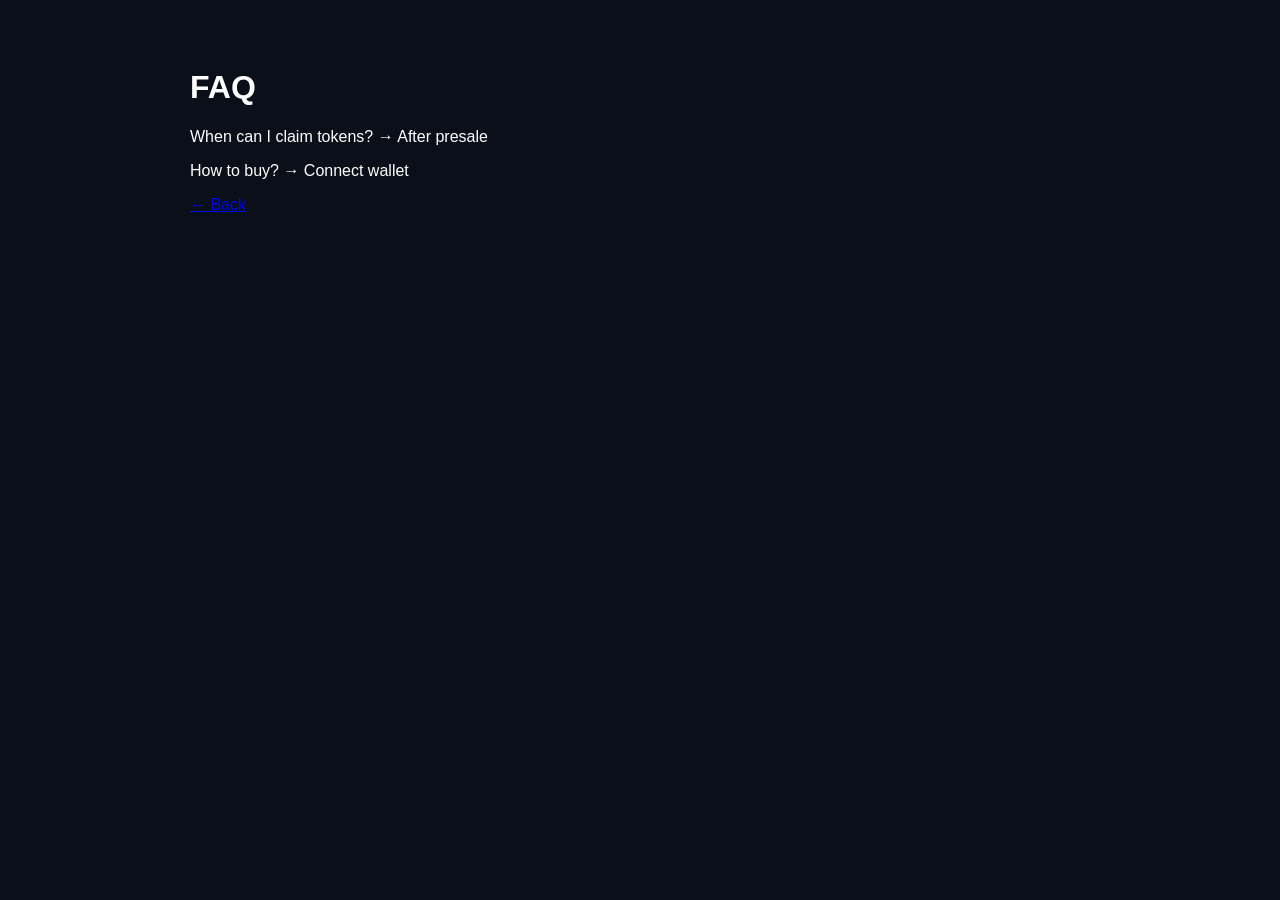
==== faq.html @ c6e88381 "Create faq.html" ====
<!DOCTYPE html>
<html lang="en">
<head>
<meta charset="UTF-8">
<title>FAQ</title>
</head>
<body style="background:#0b0f1a;color:#fff;font-family:Arial;">
<div style="max-width:900px;margin:auto;padding:40px;">
<h1>FAQ</h1>
<p>When can I claim tokens? → After presale</p>
<p>How to buy? → Connect wallet</p>
<a href="index.html">← Back</a>
</div>
</body>
</html>
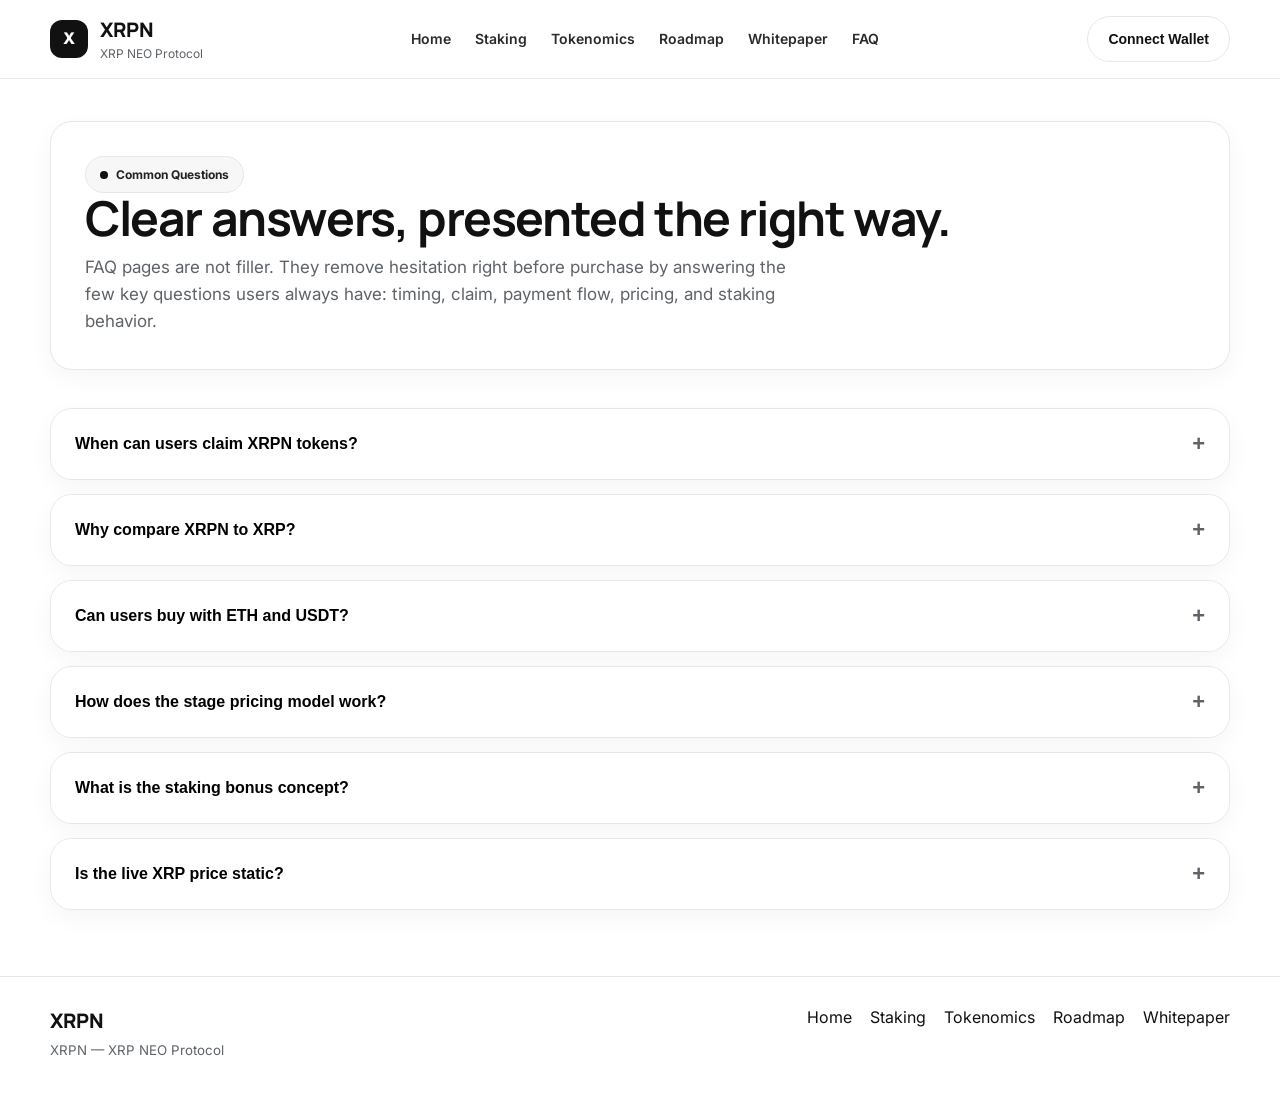
==== commit e2e64558: "Update faq.html" ====
--- a/faq.html
+++ b/faq.html
@@ -1,15 +1,137 @@
 <!DOCTYPE html>
 <html lang="en">
 <head>
-<meta charset="UTF-8">
-<title>FAQ</title>
+  <meta charset="UTF-8">
+  <meta name="viewport" content="width=device-width, initial-scale=1.0">
+  <title>XRPN FAQ</title>
+  <link rel="stylesheet" href="styles.css">
 </head>
-<body style="background:#0b0f1a;color:#fff;font-family:Arial;">
-<div style="max-width:900px;margin:auto;padding:40px;">
-<h1>FAQ</h1>
-<p>When can I claim tokens? → After presale</p>
-<p>How to buy? → Connect wallet</p>
-<a href="index.html">← Back</a>
-</div>
+<body>
+  <header class="site-header">
+    <div class="container header-inner">
+      <a class="brand" href="index.html">
+        <div class="brand-mark">X</div>
+        <div>
+          <div class="brand-text">XRPN</div>
+          <div class="brand-sub">XRP NEO Protocol</div>
+        </div>
+      </a>
+      <nav class="nav">
+        <a href="index.html">Home</a>
+        <a href="staking.html">Staking</a>
+        <a href="tokenomics.html">Tokenomics</a>
+        <a href="roadmap.html">Roadmap</a>
+        <a href="whitepaper.html">Whitepaper</a>
+        <a href="faq.html">FAQ</a>
+      </nav>
+      <div class="header-actions">
+        <button class="btn secondary" onclick="connectWallet()">Connect Wallet</button>
+      </div>
+    </div>
+  </header>
+
+  <main>
+    <section class="page-hero">
+      <div class="container">
+        <div class="page-hero-box">
+          <div class="eyebrow"><span class="eyebrow-dot"></span>Common Questions</div>
+          <h1>Clear answers, presented the right way.</h1>
+          <p>
+            FAQ pages are not filler. They remove hesitation right before purchase by answering the few key questions users always have:
+            timing, claim, payment flow, pricing, and staking behavior.
+          </p>
+        </div>
+      </div>
+    </section>
+
+    <section class="section">
+      <div class="container faq-list">
+        <div class="faq-item">
+          <button class="faq-q">
+            <span>When can users claim XRPN tokens?</span>
+            <span class="faq-icon">+</span>
+          </button>
+          <div class="faq-a">
+            XRPN claim is positioned to open after the presale ends and the project activates the claim phase. This keeps the user flow
+            consistent with the launch roadmap.
+          </div>
+        </div>
+
+        <div class="faq-item">
+          <button class="faq-q">
+            <span>Why compare XRPN to XRP?</span>
+            <span class="faq-icon">+</span>
+          </button>
+          <div class="faq-a">
+            The comparison is part of the project narrative. XRPN is presented as an XRP NEO concept, giving users a simple way to think
+            about early-stage entry versus an already-priced market benchmark.
+          </div>
+        </div>
+
+        <div class="faq-item">
+          <button class="faq-q">
+            <span>Can users buy with ETH and USDT?</span>
+            <span class="faq-icon">+</span>
+          </button>
+          <div class="faq-a">
+            The interface is designed to support both ETH and USDT purchase flows. In a live production setup, those buttons would connect
+            to the actual presale contract and approval logic.
+          </div>
+        </div>
+
+        <div class="faq-item">
+          <button class="faq-q">
+            <span>How does the stage pricing model work?</span>
+            <span class="faq-icon">+</span>
+          </button>
+          <div class="faq-a">
+            Each presale stage has its own price. When a stage ends or its allocation is completed, the price moves to the next predefined
+            level. This rewards earlier participation.
+          </div>
+        </div>
+
+        <div class="faq-item">
+          <button class="faq-q">
+            <span>What is the staking bonus concept?</span>
+            <span class="faq-icon">+</span>
+          </button>
+          <div class="faq-a">
+            The early staking bonus is presented as an additional incentive for users who choose long-term participation immediately after
+            they become eligible to claim.
+          </div>
+        </div>
+
+        <div class="faq-item">
+          <button class="faq-q">
+            <span>Is the live XRP price static?</span>
+            <span class="faq-icon">+</span>
+          </button>
+          <div class="faq-a">
+            No. The homepage is designed to fetch XRP’s live price dynamically so the benchmark comparison updates automatically instead of
+            staying fixed to an outdated value.
+          </div>
+        </div>
+      </div>
+    </section>
+  </main>
+
+  <footer class="footer">
+    <div class="container footer-inner">
+      <div>
+        <div class="brand-text">XRPN</div>
+        <small>XRPN — XRP NEO Protocol</small>
+      </div>
+      <div class="footer-links">
+        <a href="index.html">Home</a>
+        <a href="staking.html">Staking</a>
+        <a href="tokenomics.html">Tokenomics</a>
+        <a href="roadmap.html">Roadmap</a>
+        <a href="whitepaper.html">Whitepaper</a>
+      </div>
+    </div>
+  </footer>
+
+  <div class="toast" id="toast"></div>
+  <script src="app.js"></script>
 </body>
 </html>
--- a/styles.css
+++ b/styles.css
@@ -0,0 +1,685 @@
+@import url('https://fonts.googleapis.com/css2?family=Inter:wght@400;500;600;700;800&family=Manrope:wght@600;700;800&display=swap');
+
+:root{
+  --bg:#ffffff;
+  --surface:#f7f7f8;
+  --surface-2:#f1f3f5;
+  --text:#111111;
+  --muted:#5f6368;
+  --line:#e7e7ea;
+  --soft:#fafafa;
+  --shadow:0 12px 40px rgba(0,0,0,.06);
+  --shadow-soft:0 8px 24px rgba(0,0,0,.04);
+  --radius:22px;
+  --radius-sm:14px;
+  --max:1180px;
+}
+
+*{box-sizing:border-box}
+html{scroll-behavior:smooth}
+body{
+  margin:0;
+  background:var(--bg);
+  color:var(--text);
+  font-family:'Inter',sans-serif;
+  line-height:1.6;
+}
+a{text-decoration:none;color:inherit}
+img{max-width:100%;display:block}
+
+.container{
+  width:min(var(--max), calc(100% - 40px));
+  margin:0 auto;
+}
+
+.site-header{
+  position:sticky;
+  top:0;
+  z-index:100;
+  background:rgba(255,255,255,.92);
+  backdrop-filter:blur(10px);
+  border-bottom:1px solid var(--line);
+}
+.header-inner{
+  display:flex;
+  align-items:center;
+  justify-content:space-between;
+  gap:20px;
+  min-height:78px;
+}
+.brand{
+  display:flex;
+  align-items:center;
+  gap:12px;
+}
+.brand-mark{
+  width:38px;height:38px;border-radius:12px;
+  background:#111;
+  color:#fff;
+  display:grid;place-items:center;
+  font-weight:800;
+  letter-spacing:.5px;
+}
+.brand-text{
+  font-family:'Manrope',sans-serif;
+  font-weight:800;
+  font-size:20px;
+}
+.brand-sub{
+  font-size:12px;
+  color:var(--muted);
+  margin-top:-2px;
+}
+.nav{
+  display:flex;
+  gap:24px;
+  align-items:center;
+  flex-wrap:wrap;
+}
+.nav a{
+  font-size:14px;
+  color:#2a2a2a;
+  font-weight:600;
+}
+.nav a:hover{color:#000}
+.header-actions{
+  display:flex;
+  gap:12px;
+  align-items:center;
+}
+.btn{
+  display:inline-flex;
+  align-items:center;
+  justify-content:center;
+  gap:10px;
+  padding:14px 20px;
+  border-radius:999px;
+  border:1px solid #111;
+  background:#111;
+  color:#fff;
+  font-weight:700;
+  font-size:14px;
+  box-shadow:var(--shadow-soft);
+  cursor:pointer;
+}
+.btn:hover{opacity:.92}
+.btn.secondary{
+  background:#fff;
+  color:#111;
+  border-color:var(--line);
+  box-shadow:none;
+}
+.btn.wide{width:100%}
+
+.hero{
+  padding:56px 0 34px;
+}
+.hero-grid{
+  display:grid;
+  grid-template-columns:1.08fr .92fr;
+  gap:28px;
+  align-items:stretch;
+}
+.hero-copy,
+.buy-card,
+.info-card,
+.panel,
+.card,
+.stat-card,
+.chart-card,
+.token-card,
+.timeline-card,
+.faq-item,
+.note-card{
+  background:#fff;
+  border:1px solid var(--line);
+  border-radius:var(--radius);
+  box-shadow:var(--shadow-soft);
+}
+.hero-copy{
+  padding:34px;
+  display:flex;
+  flex-direction:column;
+  justify-content:space-between;
+}
+.eyebrow{
+  display:inline-flex;
+  align-items:center;
+  gap:8px;
+  width:max-content;
+  padding:8px 14px;
+  border-radius:999px;
+  background:var(--surface);
+  color:#222;
+  border:1px solid var(--line);
+  font-size:12px;
+  font-weight:700;
+}
+.eyebrow-dot{
+  width:8px;height:8px;border-radius:50%;background:#111;
+}
+.hero h1{
+  margin:18px 0 16px;
+  font-family:'Manrope',sans-serif;
+  font-size:58px;
+  line-height:1.02;
+  letter-spacing:-1.8px;
+}
+.hero p.lead{
+  margin:0 0 18px;
+  color:var(--muted);
+  font-size:18px;
+  max-width:680px;
+}
+.inline-metrics{
+  display:flex;
+  gap:12px;
+  flex-wrap:wrap;
+  margin:18px 0 24px;
+}
+.metric-chip{
+  background:var(--surface);
+  border:1px solid var(--line);
+  border-radius:999px;
+  padding:10px 14px;
+  font-size:13px;
+  font-weight:700;
+  color:#222;
+}
+.hero-actions{
+  display:flex;
+  gap:12px;
+  flex-wrap:wrap;
+  margin-top:6px;
+}
+.hero-visual{
+  margin-top:28px;
+  padding:18px;
+  border-radius:18px;
+  background:linear-gradient(180deg,#fcfcfc,#f5f5f6);
+  border:1px solid var(--line);
+}
+
+.buy-card{
+  padding:28px;
+  display:flex;
+  flex-direction:column;
+}
+.buy-top{
+  display:flex;
+  justify-content:space-between;
+  gap:16px;
+  align-items:flex-start;
+  margin-bottom:20px;
+}
+.small-label{
+  font-size:12px;
+  color:var(--muted);
+  font-weight:700;
+  letter-spacing:.3px;
+}
+.price-big{
+  font-family:'Manrope',sans-serif;
+  font-size:34px;
+  line-height:1;
+  letter-spacing:-1px;
+  margin-top:8px;
+  font-weight:800;
+}
+.stage-chip{
+  display:inline-block;
+  margin-top:10px;
+  padding:6px 10px;
+  border-radius:999px;
+  background:var(--surface);
+  border:1px solid var(--line);
+  font-size:12px;
+  font-weight:700;
+}
+.progress-wrap{
+  margin:16px 0 18px;
+}
+.progress-meta{
+  display:flex;
+  justify-content:space-between;
+  font-size:12px;
+  color:var(--muted);
+  margin-bottom:8px;
+  font-weight:700;
+}
+.progress{
+  height:12px;
+  background:#efeff1;
+  border-radius:999px;
+  overflow:hidden;
+  border:1px solid var(--line);
+}
+.progress-fill{
+  height:100%;
+  width:50.8%;
+  background:#111;
+}
+.countdown{
+  display:grid;
+  grid-template-columns:repeat(4,1fr);
+  gap:10px;
+  margin:18px 0;
+}
+.cd-box{
+  background:var(--surface);
+  border:1px solid var(--line);
+  border-radius:16px;
+  padding:12px 8px;
+  text-align:center;
+}
+.cd-num{
+  display:block;
+  font-family:'Manrope',sans-serif;
+  font-size:26px;
+  font-weight:800;
+}
+.cd-lbl{
+  font-size:11px;
+  color:var(--muted);
+  font-weight:700;
+}
+.switcher{
+  display:grid;
+  grid-template-columns:1fr 1fr;
+  gap:8px;
+  margin-bottom:14px;
+}
+.switcher button{
+  height:46px;
+  border-radius:14px;
+  border:1px solid var(--line);
+  background:#fff;
+  font-weight:700;
+  cursor:pointer;
+}
+.switcher button.active{
+  background:#111;
+  color:#fff;
+  border-color:#111;
+}
+.form-label{
+  font-size:13px;
+  font-weight:700;
+  margin-bottom:6px;
+}
+.input-wrap{
+  display:flex;
+  align-items:center;
+  border:1px solid var(--line);
+  border-radius:16px;
+  overflow:hidden;
+  background:#fff;
+  margin-bottom:12px;
+}
+.input-wrap input{
+  flex:1;
+  padding:15px 16px;
+  border:none;
+  outline:none;
+  font-size:16px;
+  font-weight:700;
+}
+.input-tag{
+  padding:0 16px;
+  color:var(--muted);
+  border-left:1px solid var(--line);
+  font-weight:800;
+  font-size:13px;
+}
+.arrow-down{
+  text-align:center;
+  font-size:20px;
+  color:#7a7a7a;
+  margin:2px 0 10px;
+}
+.receive-box{
+  display:flex;
+  align-items:center;
+  justify-content:space-between;
+  padding:16px 18px;
+  border-radius:16px;
+  background:var(--surface);
+  border:1px solid var(--line);
+  margin-bottom:14px;
+}
+.receive-value{
+  font-size:28px;
+  font-family:'Manrope',sans-serif;
+  font-weight:800;
+}
+.receive-token{
+  color:var(--muted);
+  font-size:13px;
+  font-weight:700;
+}
+.tiny-note{
+  font-size:12px;
+  color:var(--muted);
+  text-align:center;
+}
+.wallet-box{
+  display:none;
+  padding:12px 14px;
+  border-radius:14px;
+  background:var(--surface);
+  border:1px solid var(--line);
+  margin-bottom:16px;
+}
+.wallet-box.show{display:block}
+.wallet-addr{
+  font-size:12px;
+  word-break:break-all;
+  color:#333;
+  margin-top:4px;
+}
+
+.section{
+  padding:28px 0 10px;
+}
+.section-head{
+  display:flex;
+  justify-content:space-between;
+  align-items:end;
+  gap:20px;
+  margin-bottom:18px;
+}
+.section-head h2{
+  margin:0;
+  font-family:'Manrope',sans-serif;
+  font-size:34px;
+  line-height:1.1;
+  letter-spacing:-1px;
+}
+.section-head p{
+  margin:0;
+  color:var(--muted);
+  max-width:620px;
+}
+
+.grid-3{
+  display:grid;
+  grid-template-columns:repeat(3,1fr);
+  gap:18px;
+}
+.grid-4{
+  display:grid;
+  grid-template-columns:repeat(4,1fr);
+  gap:18px;
+}
+.grid-2{
+  display:grid;
+  grid-template-columns:repeat(2,1fr);
+  gap:18px;
+}
+
+.card,
+.info-card,
+.stat-card,
+.chart-card,
+.token-card,
+.timeline-card,
+.note-card{
+  padding:24px;
+}
+.card h3,
+.info-card h3,
+.token-card h3,
+.timeline-card h3,
+.chart-card h3{
+  margin:0 0 8px;
+  font-size:21px;
+  font-family:'Manrope',sans-serif;
+  letter-spacing:-.5px;
+}
+.card p,
+.info-card p,
+.token-card p,
+.timeline-card p,
+.note-card p{
+  margin:0;
+  color:var(--muted);
+  font-size:15px;
+}
+.icon-circle{
+  width:48px;height:48px;border-radius:14px;
+  background:var(--surface);
+  display:grid;place-items:center;
+  border:1px solid var(--line);
+  margin-bottom:14px;
+  font-size:22px;
+}
+.stat-number{
+  font-family:'Manrope',sans-serif;
+  font-size:34px;
+  font-weight:800;
+  line-height:1;
+  margin-bottom:8px;
+}
+.stat-label{
+  color:var(--muted);
+  font-size:14px;
+  font-weight:600;
+}
+
+.chart{
+  margin-top:18px;
+}
+.bar-row{
+  margin-bottom:16px;
+}
+.bar-label{
+  display:flex;
+  justify-content:space-between;
+  gap:16px;
+  font-size:13px;
+  font-weight:700;
+  margin-bottom:8px;
+}
+.bar-track{
+  height:12px;
+  border-radius:999px;
+  background:#efeff1;
+  overflow:hidden;
+  border:1px solid var(--line);
+}
+.bar-fill{
+  height:100%;
+  border-radius:999px;
+  background:#111;
+}
+
+.token-layout{
+  display:grid;
+  grid-template-columns:320px 1fr;
+  gap:28px;
+  align-items:center;
+}
+.donut-wrap{
+  display:flex;
+  justify-content:center;
+  align-items:center;
+}
+.legend{
+  display:grid;
+  gap:14px;
+}
+.legend-row{
+  display:grid;
+  grid-template-columns:auto 1fr auto;
+  gap:10px;
+  align-items:center;
+}
+.legend-dot{
+  width:12px;height:12px;border-radius:4px;background:#111;
+}
+.legend-row span{
+  font-size:14px;
+  font-weight:700;
+}
+.legend-row strong{
+  font-family:'Manrope',sans-serif;
+}
+
+.timeline{
+  display:grid;
+  gap:18px;
+}
+.timeline-item{
+  display:grid;
+  grid-template-columns:84px 1fr;
+  gap:18px;
+  align-items:start;
+}
+.timeline-date{
+  font-family:'Manrope',sans-serif;
+  font-size:16px;
+  font-weight:800;
+  padding-top:4px;
+}
+.timeline-box{
+  border:1px solid var(--line);
+  border-radius:18px;
+  background:var(--surface);
+  padding:18px 18px 16px;
+}
+.timeline-box h4{
+  margin:0 0 8px;
+  font-size:18px;
+  font-family:'Manrope',sans-serif;
+}
+.timeline-box ul{
+  margin:0;
+  padding-left:18px;
+  color:var(--muted);
+}
+.timeline-box li{margin-bottom:6px}
+
+.faq-list{
+  display:grid;
+  gap:14px;
+}
+.faq-item{
+  overflow:hidden;
+}
+.faq-q{
+  width:100%;
+  border:none;
+  background:#fff;
+  text-align:left;
+  padding:22px 24px;
+  font-size:16px;
+  font-weight:800;
+  cursor:pointer;
+  display:flex;
+  justify-content:space-between;
+  align-items:center;
+}
+.faq-q span:last-child{
+  color:var(--muted);
+  font-size:22px;
+}
+.faq-a{
+  max-height:0;
+  overflow:hidden;
+  transition:max-height .25s ease;
+  color:var(--muted);
+  padding:0 24px;
+}
+.faq-a.open{
+  max-height:240px;
+  padding:0 24px 20px;
+}
+
+.footer{
+  margin-top:56px;
+  border-top:1px solid var(--line);
+  background:#fff;
+}
+.footer-inner{
+  padding:28px 0 40px;
+  display:flex;
+  justify-content:space-between;
+  gap:20px;
+  flex-wrap:wrap;
+}
+.footer-links{
+  display:flex;
+  gap:18px;
+  flex-wrap:wrap;
+}
+.footer small{
+  color:var(--muted);
+}
+
+.toast{
+  position:fixed;
+  right:20px;
+  bottom:20px;
+  background:#111;
+  color:#fff;
+  padding:14px 18px;
+  border-radius:16px;
+  box-shadow:var(--shadow);
+  opacity:0;
+  pointer-events:none;
+  transition:opacity .25s ease;
+  z-index:999;
+  max-width:320px;
+  font-size:14px;
+  font-weight:700;
+}
+.toast.show{opacity:1}
+
+.page-hero{
+  padding:42px 0 10px;
+}
+.page-hero-box{
+  padding:34px;
+  border-radius:var(--radius);
+  background:#fff;
+  border:1px solid var(--line);
+  box-shadow:var(--shadow-soft);
+}
+.page-hero h1{
+  margin:0 0 10px;
+  font-family:'Manrope',sans-serif;
+  font-size:48px;
+  letter-spacing:-1.4px;
+  line-height:1.05;
+}
+.page-hero p{
+  margin:0;
+  color:var(--muted);
+  font-size:17px;
+  max-width:720px;
+}
+
+.note-list{
+  display:grid;
+  gap:16px;
+}
+
+@media (max-width: 980px){
+  .hero-grid,
+  .token-layout,
+  .grid-4,
+  .grid-3,
+  .grid-2{
+    grid-template-columns:1fr;
+  }
+  .header-inner{
+    min-height:auto;
+    padding:14px 0;
+    align-items:flex-start;
+    flex-direction:column;
+  }
+  .nav{gap:14px}
+  .hero h1{font-size:42px}
+  .page-hero h1{font-size:38px}
+  .countdown{grid-template-columns:repeat(2,1fr)}
+}
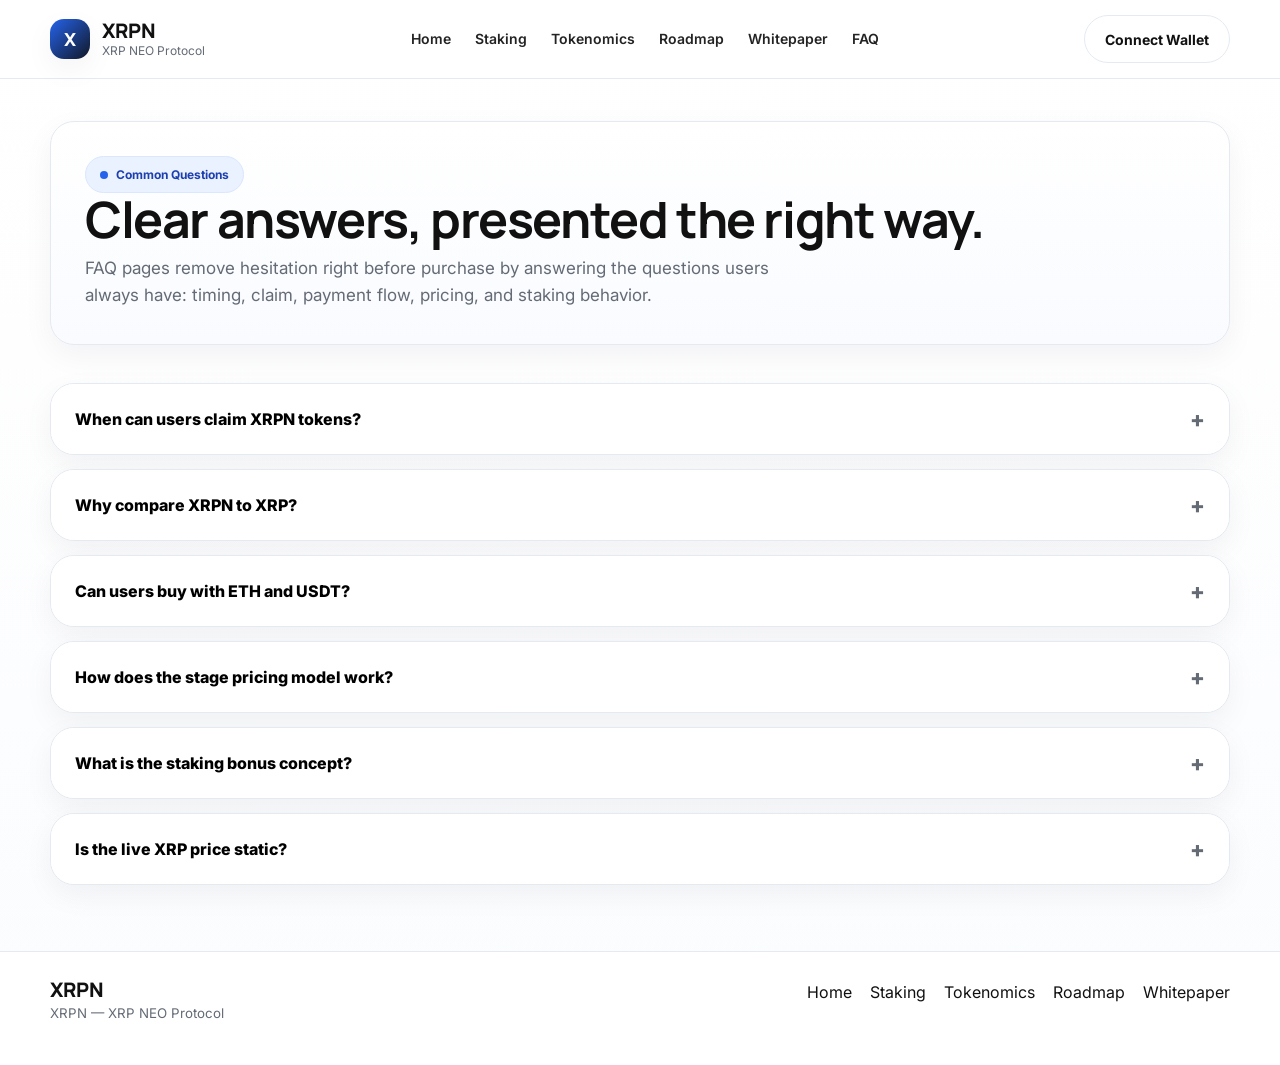
==== commit a5d6954b: "Update faq.html" ====
--- a/faq.html
+++ b/faq.html
@@ -11,10 +11,7 @@
     <div class="container header-inner">
       <a class="brand" href="index.html">
         <div class="brand-mark">X</div>
-        <div>
-          <div class="brand-text">XRPN</div>
-          <div class="brand-sub">XRP NEO Protocol</div>
-        </div>
+        <div><div class="brand-text">XRPN</div><div class="brand-sub">XRP NEO Protocol</div></div>
       </a>
       <nav class="nav">
         <a href="index.html">Home</a>
@@ -37,8 +34,8 @@
           <div class="eyebrow"><span class="eyebrow-dot"></span>Common Questions</div>
           <h1>Clear answers, presented the right way.</h1>
           <p>
-            FAQ pages are not filler. They remove hesitation right before purchase by answering the few key questions users always have:
-            timing, claim, payment flow, pricing, and staking behavior.
+            FAQ pages remove hesitation right before purchase by answering the questions users always have: timing, claim, payment flow,
+            pricing, and staking behavior.
           </p>
         </div>
       </div>
@@ -47,69 +44,33 @@
     <section class="section">
       <div class="container faq-list">
         <div class="faq-item">
-          <button class="faq-q">
-            <span>When can users claim XRPN tokens?</span>
-            <span class="faq-icon">+</span>
-          </button>
-          <div class="faq-a">
-            XRPN claim is positioned to open after the presale ends and the project activates the claim phase. This keeps the user flow
-            consistent with the launch roadmap.
-          </div>
+          <button class="faq-q"><span>When can users claim XRPN tokens?</span><span class="faq-icon">+</span></button>
+          <div class="faq-a">XRPN claim is positioned to open after the presale ends and the project activates the claim phase.</div>
         </div>
 
         <div class="faq-item">
-          <button class="faq-q">
-            <span>Why compare XRPN to XRP?</span>
-            <span class="faq-icon">+</span>
-          </button>
-          <div class="faq-a">
-            The comparison is part of the project narrative. XRPN is presented as an XRP NEO concept, giving users a simple way to think
-            about early-stage entry versus an already-priced market benchmark.
-          </div>
+          <button class="faq-q"><span>Why compare XRPN to XRP?</span><span class="faq-icon">+</span></button>
+          <div class="faq-a">The comparison is part of the project narrative. XRPN is presented as an XRP NEO concept with a benchmark users already understand.</div>
         </div>
 
         <div class="faq-item">
-          <button class="faq-q">
-            <span>Can users buy with ETH and USDT?</span>
-            <span class="faq-icon">+</span>
-          </button>
-          <div class="faq-a">
-            The interface is designed to support both ETH and USDT purchase flows. In a live production setup, those buttons would connect
-            to the actual presale contract and approval logic.
-          </div>
+          <button class="faq-q"><span>Can users buy with ETH and USDT?</span><span class="faq-icon">+</span></button>
+          <div class="faq-a">The interface is designed to support both ETH and USDT purchase flows. In a live production setup, those buttons would connect to actual presale logic.</div>
         </div>
 
         <div class="faq-item">
-          <button class="faq-q">
-            <span>How does the stage pricing model work?</span>
-            <span class="faq-icon">+</span>
-          </button>
-          <div class="faq-a">
-            Each presale stage has its own price. When a stage ends or its allocation is completed, the price moves to the next predefined
-            level. This rewards earlier participation.
-          </div>
+          <button class="faq-q"><span>How does the stage pricing model work?</span><span class="faq-icon">+</span></button>
+          <div class="faq-a">Each presale stage has its own price. When a stage ends or its allocation is completed, the price moves to the next predefined level.</div>
         </div>
 
         <div class="faq-item">
-          <button class="faq-q">
-            <span>What is the staking bonus concept?</span>
-            <span class="faq-icon">+</span>
-          </button>
-          <div class="faq-a">
-            The early staking bonus is presented as an additional incentive for users who choose long-term participation immediately after
-            they become eligible to claim.
-          </div>
+          <button class="faq-q"><span>What is the staking bonus concept?</span><span class="faq-icon">+</span></button>
+          <div class="faq-a">The early staking bonus is presented as an additional incentive for users who choose long-term participation immediately after claim eligibility.</div>
         </div>
 
         <div class="faq-item">
-          <button class="faq-q">
-            <span>Is the live XRP price static?</span>
-            <span class="faq-icon">+</span>
-          </button>
-          <div class="faq-a">
-            No. The homepage is designed to fetch XRP’s live price dynamically so the benchmark comparison updates automatically instead of
-            staying fixed to an outdated value.
-          </div>
+          <button class="faq-q"><span>Is the live XRP price static?</span><span class="faq-icon">+</span></button>
+          <div class="faq-a">No. The homepage is designed to fetch XRP’s live price dynamically so the benchmark comparison updates automatically.</div>
         </div>
       </div>
     </section>
@@ -117,16 +78,9 @@
 
   <footer class="footer">
     <div class="container footer-inner">
-      <div>
-        <div class="brand-text">XRPN</div>
-        <small>XRPN — XRP NEO Protocol</small>
-      </div>
+      <div><div class="brand-text">XRPN</div><small>XRPN — XRP NEO Protocol</small></div>
       <div class="footer-links">
-        <a href="index.html">Home</a>
-        <a href="staking.html">Staking</a>
-        <a href="tokenomics.html">Tokenomics</a>
-        <a href="roadmap.html">Roadmap</a>
-        <a href="whitepaper.html">Whitepaper</a>
+        <a href="index.html">Home</a><a href="staking.html">Staking</a><a href="tokenomics.html">Tokenomics</a><a href="roadmap.html">Roadmap</a><a href="whitepaper.html">Whitepaper</a>
       </div>
     </div>
   </footer>
--- a/styles.css
+++ b/styles.css
@@ -2,15 +2,24 @@
 
 :root{
   --bg:#ffffff;
-  --surface:#f7f7f8;
-  --surface-2:#f1f3f5;
+  --surface:#f8f9fb;
+  --surface-2:#f3f5f8;
+  --surface-3:#edf1f6;
   --text:#111111;
-  --muted:#5f6368;
-  --line:#e7e7ea;
-  --soft:#fafafa;
-  --shadow:0 12px 40px rgba(0,0,0,.06);
-  --shadow-soft:0 8px 24px rgba(0,0,0,.04);
-  --radius:22px;
+  --muted:#646b75;
+  --line:#e5eaf1;
+  --line-strong:#d7deea;
+  --primary:#2563eb;
+  --primary-soft:#eaf1ff;
+  --primary-2:#3b82f6;
+  --gold:#b7791f;
+  --gold-soft:#fff7e8;
+  --green:#15803d;
+  --green-soft:#edf9f0;
+  --shadow:0 20px 60px rgba(16,24,40,.08);
+  --shadow-soft:0 10px 30px rgba(16,24,40,.05);
+  --radius:24px;
+  --radius-md:18px;
   --radius-sm:14px;
   --max:1180px;
 }
@@ -19,13 +28,14 @@
 html{scroll-behavior:smooth}
 body{
   margin:0;
-  background:var(--bg);
+  background:linear-gradient(180deg,#ffffff 0%, #fbfcfe 100%);
   color:var(--text);
   font-family:'Inter',sans-serif;
   line-height:1.6;
 }
 a{text-decoration:none;color:inherit}
 img{max-width:100%;display:block}
+button{font-family:inherit}
 
 .container{
   width:min(var(--max), calc(100% - 40px));
@@ -36,16 +46,16 @@
   position:sticky;
   top:0;
   z-index:100;
-  background:rgba(255,255,255,.92);
-  backdrop-filter:blur(10px);
+  background:rgba(255,255,255,.88);
+  backdrop-filter:blur(14px);
   border-bottom:1px solid var(--line);
 }
 .header-inner{
+  min-height:78px;
   display:flex;
   align-items:center;
   justify-content:space-between;
   gap:20px;
-  min-height:78px;
 }
 .brand{
   display:flex;
@@ -53,95 +63,115 @@
   gap:12px;
 }
 .brand-mark{
-  width:38px;height:38px;border-radius:12px;
-  background:#111;
+  width:40px;
+  height:40px;
+  border-radius:14px;
+  background:linear-gradient(135deg,var(--primary),#111827);
   color:#fff;
-  display:grid;place-items:center;
+  display:grid;
+  place-items:center;
+  font-family:'Manrope',sans-serif;
   font-weight:800;
-  letter-spacing:.5px;
+  font-size:18px;
+  box-shadow:var(--shadow-soft);
 }
 .brand-text{
   font-family:'Manrope',sans-serif;
   font-weight:800;
   font-size:20px;
+  line-height:1;
 }
 .brand-sub{
   font-size:12px;
   color:var(--muted);
-  margin-top:-2px;
+  margin-top:4px;
+  line-height:1;
 }
 .nav{
   display:flex;
+  align-items:center;
   gap:24px;
-  align-items:center;
   flex-wrap:wrap;
 }
 .nav a{
   font-size:14px;
-  color:#2a2a2a;
   font-weight:600;
-}
-.nav a:hover{color:#000}
+  color:#232323;
+}
+.nav a:hover{
+  color:var(--primary);
+}
 .header-actions{
   display:flex;
+  align-items:center;
   gap:12px;
-  align-items:center;
-}
+}
+
 .btn{
   display:inline-flex;
   align-items:center;
   justify-content:center;
   gap:10px;
-  padding:14px 20px;
+  height:48px;
+  padding:0 20px;
   border-radius:999px;
-  border:1px solid #111;
-  background:#111;
+  border:1px solid var(--primary);
+  background:linear-gradient(135deg,var(--primary),var(--primary-2));
   color:#fff;
   font-weight:700;
   font-size:14px;
-  box-shadow:var(--shadow-soft);
   cursor:pointer;
-}
-.btn:hover{opacity:.92}
+  box-shadow:0 10px 24px rgba(37,99,235,.18);
+}
+.btn:hover{opacity:.95}
 .btn.secondary{
   background:#fff;
   color:#111;
   border-color:var(--line);
   box-shadow:none;
 }
-.btn.wide{width:100%}
+.btn.gold{
+  background:linear-gradient(135deg,#d69e2e,#b7791f);
+  border-color:#b7791f;
+  box-shadow:0 10px 24px rgba(183,121,31,.16);
+}
+.btn.wide{
+  width:100%;
+}
 
 .hero{
-  padding:56px 0 34px;
+  padding:56px 0 28px;
 }
 .hero-grid{
   display:grid;
-  grid-template-columns:1.08fr .92fr;
+  grid-template-columns:1.1fr .9fr;
   gap:28px;
   align-items:stretch;
 }
+
 .hero-copy,
 .buy-card,
-.info-card,
-.panel,
 .card,
 .stat-card,
 .chart-card,
+.note-card,
+.page-hero-box,
+.timeline-card,
 .token-card,
-.timeline-card,
-.faq-item,
-.note-card{
+.faq-item{
   background:#fff;
   border:1px solid var(--line);
   border-radius:var(--radius);
   box-shadow:var(--shadow-soft);
 }
+
 .hero-copy{
   padding:34px;
   display:flex;
   flex-direction:column;
   justify-content:space-between;
 }
+
 .eyebrow{
   display:inline-flex;
   align-items:center;
@@ -149,92 +179,142 @@
   width:max-content;
   padding:8px 14px;
   border-radius:999px;
+  background:var(--primary-soft);
+  border:1px solid #dbe7ff;
+  font-size:12px;
+  font-weight:700;
+  color:#1e40af;
+}
+.eyebrow.gold{
+  background:var(--gold-soft);
+  border-color:#f3dfb5;
+  color:#925f12;
+}
+.eyebrow-dot{
+  width:8px;
+  height:8px;
+  border-radius:50%;
+  background:var(--primary);
+}
+
+.hero h1{
+  margin:18px 0 14px;
+  font-family:'Manrope',sans-serif;
+  font-size:62px;
+  line-height:1.02;
+  letter-spacing:-2.2px;
+}
+.hero .lead{
+  margin:0;
+  color:var(--muted);
+  font-size:18px;
+  max-width:690px;
+}
+.inline-metrics{
+  display:flex;
+  flex-wrap:wrap;
+  gap:12px;
+  margin:22px 0 24px;
+}
+.metric-chip{
+  padding:11px 14px;
+  border-radius:999px;
   background:var(--surface);
-  color:#222;
-  border:1px solid var(--line);
-  font-size:12px;
-  font-weight:700;
-}
-.eyebrow-dot{
-  width:8px;height:8px;border-radius:50%;background:#111;
-}
-.hero h1{
-  margin:18px 0 16px;
-  font-family:'Manrope',sans-serif;
-  font-size:58px;
-  line-height:1.02;
-  letter-spacing:-1.8px;
-}
-.hero p.lead{
-  margin:0 0 18px;
-  color:var(--muted);
-  font-size:18px;
-  max-width:680px;
-}
-.inline-metrics{
+  border:1px solid var(--line);
+  font-size:13px;
+  font-weight:700;
+  color:#242424;
+}
+.metric-chip.blue{
+  background:var(--primary-soft);
+  border-color:#dbe7ff;
+  color:#1e40af;
+}
+.metric-chip.gold{
+  background:var(--gold-soft);
+  border-color:#f3dfb5;
+  color:#925f12;
+}
+.hero-actions{
   display:flex;
   gap:12px;
   flex-wrap:wrap;
-  margin:18px 0 24px;
-}
-.metric-chip{
-  background:var(--surface);
-  border:1px solid var(--line);
-  border-radius:999px;
-  padding:10px 14px;
-  font-size:13px;
-  font-weight:700;
-  color:#222;
-}
-.hero-actions{
-  display:flex;
-  gap:12px;
-  flex-wrap:wrap;
-  margin-top:6px;
-}
-.hero-visual{
+  margin-top:2px;
+}
+
+.hero-showcase{
   margin-top:28px;
+  background:linear-gradient(180deg,#fbfcff 0%, #f4f7fb 100%);
+  border:1px solid var(--line);
+  border-radius:22px;
   padding:18px;
-  border-radius:18px;
-  background:linear-gradient(180deg,#fcfcfc,#f5f5f6);
-  border:1px solid var(--line);
+  overflow:hidden;
+}
+.hero-showcase svg{
+  width:100%;
+  height:auto;
+  display:block;
 }
 
 .buy-card{
   padding:28px;
-  display:flex;
-  flex-direction:column;
+  position:relative;
+}
+.buy-card::before{
+  content:"";
+  position:absolute;
+  inset:0;
+  pointer-events:none;
+  border-radius:inherit;
+  background:linear-gradient(180deg, rgba(37,99,235,.02), rgba(255,255,255,0));
+}
+
+.wallet-box{
+  display:none;
+  margin-bottom:16px;
+  padding:12px 14px;
+  background:var(--surface);
+  border:1px solid var(--line);
+  border-radius:14px;
+}
+.wallet-box.show{display:block}
+.wallet-addr{
+  margin-top:4px;
+  font-size:12px;
+  color:#30333a;
+  word-break:break-all;
+}
+.small-label{
+  font-size:12px;
+  font-weight:700;
+  color:var(--muted);
+  letter-spacing:.2px;
 }
 .buy-top{
   display:flex;
   justify-content:space-between;
-  gap:16px;
+  gap:18px;
   align-items:flex-start;
   margin-bottom:20px;
 }
-.small-label{
-  font-size:12px;
-  color:var(--muted);
-  font-weight:700;
-  letter-spacing:.3px;
-}
 .price-big{
-  font-family:'Manrope',sans-serif;
-  font-size:34px;
+  margin-top:8px;
+  font-family:'Manrope',sans-serif;
+  font-size:36px;
   line-height:1;
+  font-weight:800;
   letter-spacing:-1px;
-  margin-top:8px;
-  font-weight:800;
 }
 .stage-chip{
   display:inline-block;
   margin-top:10px;
-  padding:6px 10px;
+  padding:6px 11px;
   border-radius:999px;
-  background:var(--surface);
-  border:1px solid var(--line);
+  background:var(--gold-soft);
+  border:1px solid #f3dfb5;
   font-size:12px;
   font-weight:700;
+  color:#925f12;
 }
 .progress-wrap{
   margin:16px 0 18px;
@@ -242,22 +322,23 @@
 .progress-meta{
   display:flex;
   justify-content:space-between;
+  gap:10px;
   font-size:12px;
+  font-weight:700;
   color:var(--muted);
   margin-bottom:8px;
-  font-weight:700;
 }
 .progress{
   height:12px;
-  background:#efeff1;
   border-radius:999px;
   overflow:hidden;
+  background:#edf1f6;
   border:1px solid var(--line);
 }
 .progress-fill{
   height:100%;
   width:50.8%;
-  background:#111;
+  background:linear-gradient(90deg,var(--primary),#7aa2ff);
 }
 .countdown{
   display:grid;
@@ -266,23 +347,28 @@
   margin:18px 0;
 }
 .cd-box{
+  padding:12px 8px;
+  border-radius:16px;
   background:var(--surface);
   border:1px solid var(--line);
-  border-radius:16px;
-  padding:12px 8px;
   text-align:center;
 }
 .cd-num{
   display:block;
   font-family:'Manrope',sans-serif;
   font-size:26px;
+  line-height:1;
   font-weight:800;
+  color:#111827;
 }
 .cd-lbl{
+  display:block;
+  margin-top:6px;
   font-size:11px;
-  color:var(--muted);
-  font-weight:700;
-}
+  font-weight:700;
+  color:var(--muted);
+}
+
 .switcher{
   display:grid;
   grid-template-columns:1fr 1fr;
@@ -294,14 +380,17 @@
   border-radius:14px;
   border:1px solid var(--line);
   background:#fff;
-  font-weight:700;
+  font-size:14px;
+  font-weight:700;
+  color:#222;
   cursor:pointer;
 }
 .switcher button.active{
-  background:#111;
+  background:linear-gradient(135deg,var(--primary),var(--primary-2));
   color:#fff;
-  border-color:#111;
-}
+  border-color:var(--primary);
+}
+
 .form-label{
   font-size:13px;
   font-weight:700;
@@ -310,32 +399,40 @@
 .input-wrap{
   display:flex;
   align-items:center;
+  background:#fff;
   border:1px solid var(--line);
   border-radius:16px;
   overflow:hidden;
-  background:#fff;
-  margin-bottom:12px;
+  margin-bottom:10px;
 }
 .input-wrap input{
   flex:1;
-  padding:15px 16px;
   border:none;
   outline:none;
+  background:transparent;
+  padding:16px;
   font-size:16px;
   font-weight:700;
+  color:#111;
+}
+.input-wrap input::placeholder{
+  color:#9aa0a6;
 }
 .input-tag{
   padding:0 16px;
-  color:var(--muted);
+  height:100%;
+  display:flex;
+  align-items:center;
   border-left:1px solid var(--line);
+  color:var(--muted);
+  font-size:13px;
   font-weight:800;
-  font-size:13px;
 }
 .arrow-down{
   text-align:center;
+  color:#7d8087;
+  margin:2px 0 10px;
   font-size:20px;
-  color:#7a7a7a;
-  margin:2px 0 10px;
 }
 .receive-box{
   display:flex;
@@ -343,39 +440,26 @@
   justify-content:space-between;
   padding:16px 18px;
   border-radius:16px;
-  background:var(--surface);
-  border:1px solid var(--line);
+  background:linear-gradient(180deg,#f7fbff,#eef5ff);
+  border:1px solid #dbe7ff;
   margin-bottom:14px;
 }
 .receive-value{
+  font-family:'Manrope',sans-serif;
   font-size:28px;
-  font-family:'Manrope',sans-serif;
   font-weight:800;
+  line-height:1;
+  color:#1e40af;
 }
 .receive-token{
-  color:var(--muted);
   font-size:13px;
   font-weight:700;
+  color:#4b61a6;
 }
 .tiny-note{
+  text-align:center;
   font-size:12px;
   color:var(--muted);
-  text-align:center;
-}
-.wallet-box{
-  display:none;
-  padding:12px 14px;
-  border-radius:14px;
-  background:var(--surface);
-  border:1px solid var(--line);
-  margin-bottom:16px;
-}
-.wallet-box.show{display:block}
-.wallet-addr{
-  font-size:12px;
-  word-break:break-all;
-  color:#333;
-  margin-top:4px;
 }
 
 .section{
@@ -391,9 +475,9 @@
 .section-head h2{
   margin:0;
   font-family:'Manrope',sans-serif;
-  font-size:34px;
-  line-height:1.1;
-  letter-spacing:-1px;
+  font-size:36px;
+  line-height:1.08;
+  letter-spacing:-1.2px;
 }
 .section-head p{
   margin:0;
@@ -401,63 +485,41 @@
   max-width:620px;
 }
 
+.grid-4{
+  display:grid;
+  grid-template-columns:repeat(4,1fr);
+  gap:18px;
+}
 .grid-3{
   display:grid;
   grid-template-columns:repeat(3,1fr);
   gap:18px;
 }
-.grid-4{
-  display:grid;
-  grid-template-columns:repeat(4,1fr);
-  gap:18px;
-}
 .grid-2{
   display:grid;
   grid-template-columns:repeat(2,1fr);
   gap:18px;
 }
 
+.stat-card,
 .card,
-.info-card,
-.stat-card,
 .chart-card,
+.note-card,
 .token-card,
-.timeline-card,
-.note-card{
+.timeline-card{
   padding:24px;
 }
-.card h3,
-.info-card h3,
-.token-card h3,
-.timeline-card h3,
-.chart-card h3{
-  margin:0 0 8px;
-  font-size:21px;
-  font-family:'Manrope',sans-serif;
-  letter-spacing:-.5px;
-}
-.card p,
-.info-card p,
-.token-card p,
-.timeline-card p,
-.note-card p{
-  margin:0;
-  color:var(--muted);
-  font-size:15px;
-}
-.icon-circle{
-  width:48px;height:48px;border-radius:14px;
-  background:var(--surface);
-  display:grid;place-items:center;
-  border:1px solid var(--line);
-  margin-bottom:14px;
-  font-size:22px;
+.stat-card.tint-blue{
+  background:linear-gradient(180deg,#ffffff,#f5f9ff);
+}
+.stat-card.tint-gold{
+  background:linear-gradient(180deg,#ffffff,#fff9ef);
 }
 .stat-number{
   font-family:'Manrope',sans-serif;
   font-size:34px;
+  line-height:1;
   font-weight:800;
-  line-height:1;
   margin-bottom:8px;
 }
 .stat-label{
@@ -465,6 +527,36 @@
   font-size:14px;
   font-weight:600;
 }
+.card h3,
+.chart-card h3,
+.timeline-card h3,
+.token-card h3{
+  margin:0 0 8px;
+  font-family:'Manrope',sans-serif;
+  font-size:22px;
+  letter-spacing:-.4px;
+}
+.card p,
+.chart-card p,
+.note-card p,
+.timeline-card p,
+.token-card p{
+  margin:0;
+  color:var(--muted);
+  font-size:15px;
+}
+.icon-circle{
+  width:50px;
+  height:50px;
+  border-radius:16px;
+  background:linear-gradient(180deg,#f2f7ff,#e9f0ff);
+  border:1px solid #dbe7ff;
+  color:#1e40af;
+  display:grid;
+  place-items:center;
+  font-size:22px;
+  margin-bottom:14px;
+}
 
 .chart{
   margin-top:18px;
@@ -475,22 +567,38 @@
 .bar-label{
   display:flex;
   justify-content:space-between;
-  gap:16px;
+  gap:14px;
+  margin-bottom:8px;
   font-size:13px;
   font-weight:700;
-  margin-bottom:8px;
 }
 .bar-track{
   height:12px;
+  background:#edf1f6;
   border-radius:999px;
-  background:#efeff1;
   overflow:hidden;
   border:1px solid var(--line);
 }
 .bar-fill{
   height:100%;
   border-radius:999px;
-  background:#111;
+  background:linear-gradient(90deg,var(--primary),#7aa2ff);
+}
+.bar-fill.gold{
+  background:linear-gradient(90deg,#d69e2e,#f1c56a);
+}
+.bar-fill.green{
+  background:linear-gradient(90deg,#16a34a,#5fd38a);
+}
+
+.note-list{
+  display:grid;
+  gap:14px;
+}
+.note-card{
+  background:var(--surface);
+  border-radius:18px;
+  box-shadow:none;
 }
 
 .token-layout{
@@ -515,7 +623,10 @@
   align-items:center;
 }
 .legend-dot{
-  width:12px;height:12px;border-radius:4px;background:#111;
+  width:12px;
+  height:12px;
+  border-radius:4px;
+  background:#111;
 }
 .legend-row span{
   font-size:14px;
@@ -525,13 +636,34 @@
   font-family:'Manrope',sans-serif;
 }
 
+.page-hero{
+  padding:42px 0 10px;
+}
+.page-hero-box{
+  padding:34px;
+  background:linear-gradient(180deg,#ffffff 0%, #f9fbff 100%);
+}
+.page-hero h1{
+  margin:0 0 10px;
+  font-family:'Manrope',sans-serif;
+  font-size:50px;
+  line-height:1.04;
+  letter-spacing:-1.4px;
+}
+.page-hero p{
+  margin:0;
+  color:var(--muted);
+  font-size:17px;
+  max-width:730px;
+}
+
 .timeline{
   display:grid;
   gap:18px;
 }
 .timeline-item{
   display:grid;
-  grid-template-columns:84px 1fr;
+  grid-template-columns:90px 1fr;
   gap:18px;
   align-items:start;
 }
@@ -539,25 +671,28 @@
   font-family:'Manrope',sans-serif;
   font-size:16px;
   font-weight:800;
-  padding-top:4px;
+  padding-top:5px;
+  color:#1e40af;
 }
 .timeline-box{
-  border:1px solid var(--line);
+  padding:18px;
   border-radius:18px;
-  background:var(--surface);
-  padding:18px 18px 16px;
+  background:linear-gradient(180deg,#ffffff,#f8fbff);
+  border:1px solid var(--line);
 }
 .timeline-box h4{
   margin:0 0 8px;
+  font-family:'Manrope',sans-serif;
   font-size:18px;
-  font-family:'Manrope',sans-serif;
 }
 .timeline-box ul{
   margin:0;
   padding-left:18px;
   color:var(--muted);
 }
-.timeline-box li{margin-bottom:6px}
+.timeline-box li{
+  margin-bottom:6px;
+}
 
 .faq-list{
   display:grid;
@@ -574,24 +709,24 @@
   padding:22px 24px;
   font-size:16px;
   font-weight:800;
+  display:flex;
+  justify-content:space-between;
+  align-items:center;
   cursor:pointer;
-  display:flex;
-  justify-content:space-between;
-  align-items:center;
-}
-.faq-q span:last-child{
-  color:var(--muted);
+}
+.faq-icon{
   font-size:22px;
+  color:var(--muted);
 }
 .faq-a{
   max-height:0;
   overflow:hidden;
-  transition:max-height .25s ease;
+  transition:max-height .25s ease, padding .25s ease;
   color:var(--muted);
   padding:0 24px;
 }
 .faq-a.open{
-  max-height:240px;
+  max-height:220px;
   padding:0 24px 20px;
 }
 
@@ -620,66 +755,48 @@
   position:fixed;
   right:20px;
   bottom:20px;
-  background:#111;
+  z-index:999;
+  max-width:350px;
+  background:#111827;
   color:#fff;
   padding:14px 18px;
   border-radius:16px;
-  box-shadow:var(--shadow);
+  box-shadow:0 14px 40px rgba(0,0,0,.18);
+  font-size:14px;
+  font-weight:700;
+  line-height:1.45;
   opacity:0;
   pointer-events:none;
-  transition:opacity .25s ease;
-  z-index:999;
-  max-width:320px;
-  font-size:14px;
-  font-weight:700;
-}
-.toast.show{opacity:1}
-
-.page-hero{
-  padding:42px 0 10px;
-}
-.page-hero-box{
-  padding:34px;
-  border-radius:var(--radius);
-  background:#fff;
-  border:1px solid var(--line);
-  box-shadow:var(--shadow-soft);
-}
-.page-hero h1{
-  margin:0 0 10px;
-  font-family:'Manrope',sans-serif;
-  font-size:48px;
-  letter-spacing:-1.4px;
-  line-height:1.05;
-}
-.page-hero p{
-  margin:0;
-  color:var(--muted);
-  font-size:17px;
-  max-width:720px;
-}
-
-.note-list{
-  display:grid;
-  gap:16px;
+  transform:translateY(10px);
+  transition:opacity .25s ease, transform .25s ease;
+}
+.toast.show{
+  opacity:1;
+  transform:translateY(0);
 }
 
 @media (max-width: 980px){
-  .hero-grid,
-  .token-layout,
-  .grid-4,
-  .grid-3,
-  .grid-2{
-    grid-template-columns:1fr;
-  }
   .header-inner{
     min-height:auto;
     padding:14px 0;
+    flex-direction:column;
     align-items:flex-start;
-    flex-direction:column;
   }
-  .nav{gap:14px}
-  .hero h1{font-size:42px}
-  .page-hero h1{font-size:38px}
-  .countdown{grid-template-columns:repeat(2,1fr)}
-}
+  .hero-grid,
+  .grid-4,
+  .grid-3,
+  .grid-2,
+  .token-layout{
+    grid-template-columns:1fr;
+  }
+  .hero h1{
+    font-size:44px;
+    letter-spacing:-1.5px;
+  }
+  .page-hero h1{
+    font-size:38px;
+  }
+  .countdown{
+    grid-template-columns:repeat(2,1fr);
+  }
+}
